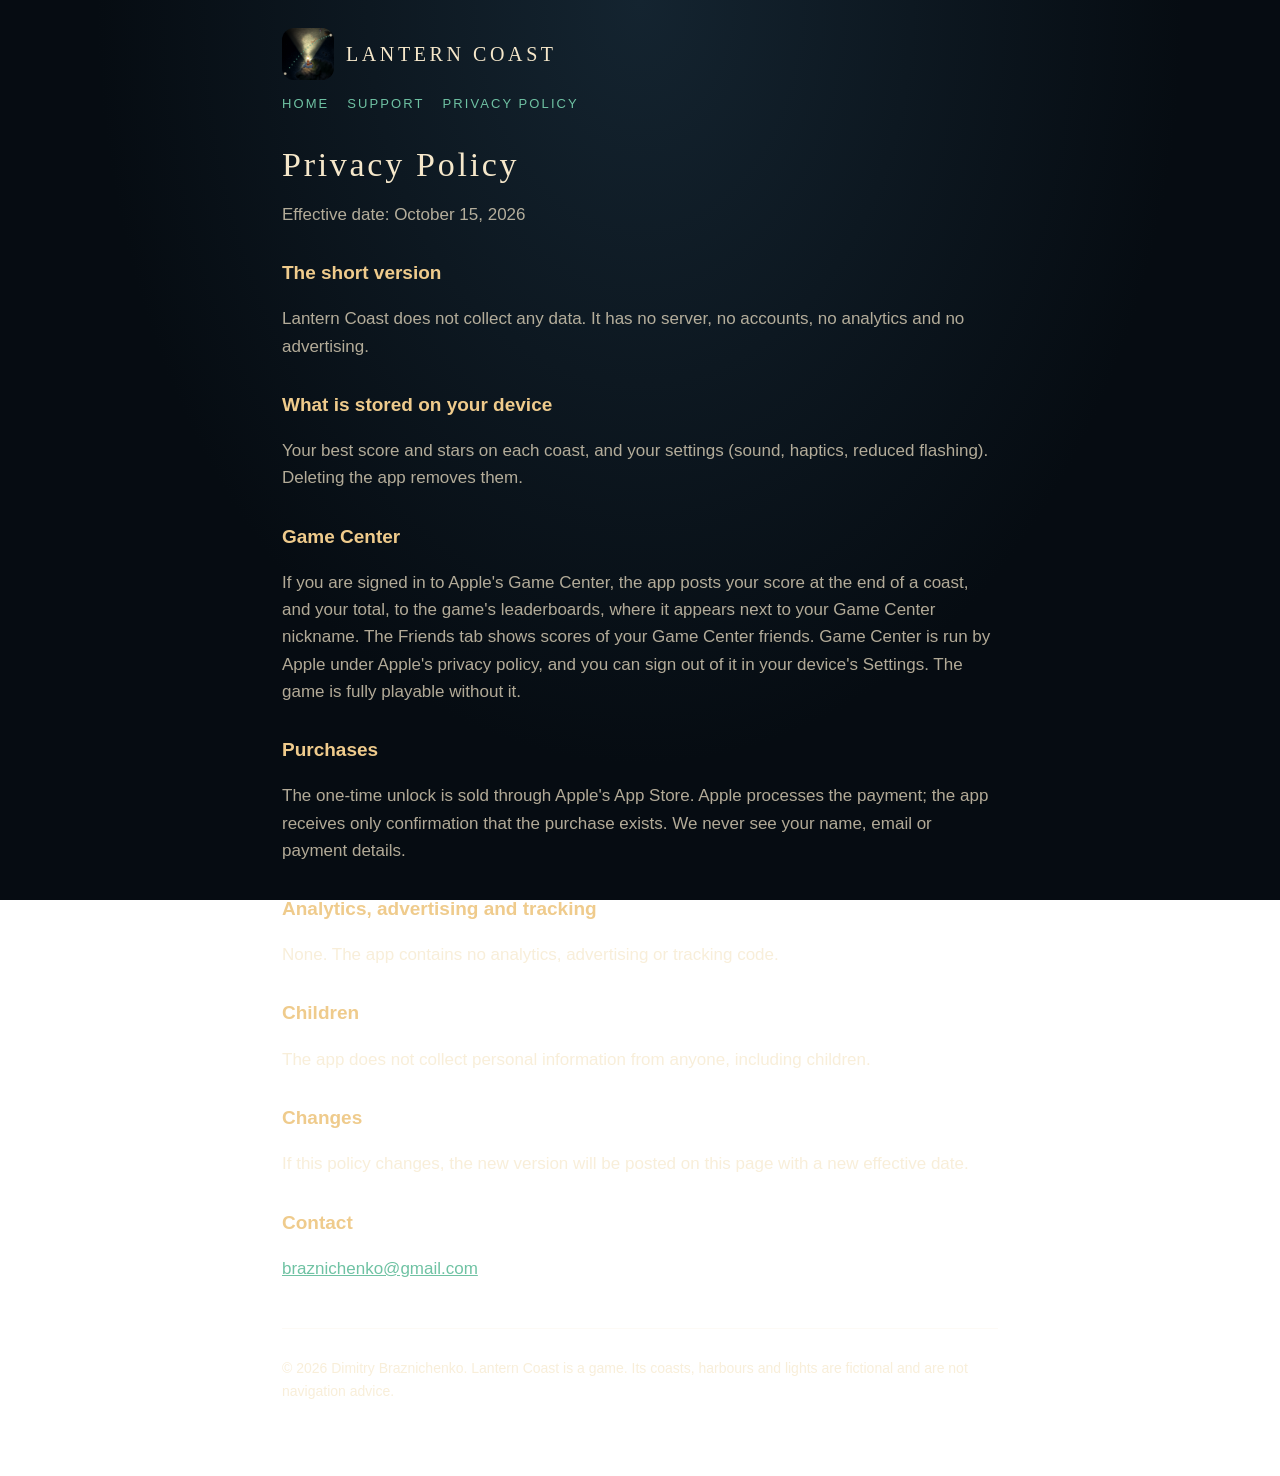
==== privacy-policy.html @ ec274e7d "Lantern Coast support and privacy pages" ====
<!doctype html>
<html lang="en">
<head>
  <meta charset="utf-8" />
  <meta name="viewport" content="width=device-width, initial-scale=1" />
  <title>Lantern Coast Privacy Policy</title>
  <link rel="stylesheet" href="styles.css" />
  <link rel="icon" href="icon.png" />
</head>
<body>
  <main>
    <header class="app"><img src="icon.png" alt="" /><a href="index.html">Lantern Coast</a></header>
    <nav><a href="index.html">Home</a><a href="support.html">Support</a><a href="privacy-policy.html">Privacy Policy</a></nav>
    <h1>Privacy Policy</h1>
    <p>Effective date: October 15, 2026</p>
    <h2>The short version</h2>
    <p>Lantern Coast does not collect any data. It has no server, no accounts, no analytics and no advertising.</p>
    <h2>What is stored on your device</h2>
    <p>Your best score and stars on each coast, and your settings (sound, haptics, reduced flashing). Deleting the app removes them.</p>
    <h2>Game Center</h2>
    <p>If you are signed in to Apple's Game Center, the app posts your score at the end of a coast, and your total, to the game's leaderboards, where it appears next to your Game Center nickname. The Friends tab shows scores of your Game Center friends. Game Center is run by Apple under Apple's privacy policy, and you can sign out of it in your device's Settings. The game is fully playable without it.</p>
    <h2>Purchases</h2>
    <p>The one-time unlock is sold through Apple's App Store. Apple processes the payment; the app receives only confirmation that the purchase exists. We never see your name, email or payment details.</p>
    <h2>Analytics, advertising and tracking</h2>
    <p>None. The app contains no analytics, advertising or tracking code.</p>
    <h2>Children</h2>
    <p>The app does not collect personal information from anyone, including children.</p>
    <h2>Changes</h2>
    <p>If this policy changes, the new version will be posted on this page with a new effective date.</p>
    <h2>Contact</h2>
    <p><a href="mailto:braznichenko@gmail.com?subject=Lantern%20Coast%20privacy">braznichenko@gmail.com</a></p>
    <footer>
      <p>&copy; 2026 Dimitry Braznichenko. Lantern Coast is a game. Its coasts, harbours and lights are fictional and are not navigation advice.</p>
    </footer>
  </main>
</body>
</html>
---- styles.css ----
:root { --sea: #060c12; --ink: #f5e7ca; --dim: rgba(245, 231, 202, 0.72); --green: #6fc2a3; --gold: #efcb8c; }
* { box-sizing: border-box; }
body { margin: 0; font: 17px/1.6 -apple-system, BlinkMacSystemFont, "Segoe UI", sans-serif; color: var(--ink);
  background: radial-gradient(ellipse at 50% 0%, #142430 0%, var(--sea) 60%) fixed; min-height: 100vh; }
main { max-width: 760px; margin: 0 auto; padding: 28px 22px 60px; }
header.app { display: flex; align-items: center; gap: 12px; font-family: Copperplate, "Copperplate Gothic Light", serif; letter-spacing: 0.18em; font-size: 20px; text-transform: uppercase; }
header.app img { width: 52px; height: 52px; border-radius: 12px; }
a { color: var(--green); }
header.app a { color: var(--ink); text-decoration: none; }
nav { display: flex; gap: 18px; margin: 14px 0 30px; font-size: 13px; letter-spacing: 0.16em; text-transform: uppercase; }
nav a { text-decoration: none; }
h1 { font-family: Copperplate, serif; letter-spacing: 0.08em; font-weight: 400; font-size: 34px; line-height: 1.15; margin: 0 0 12px; }
h2 { font-size: 19px; margin: 30px 0 6px; font-weight: 700; color: var(--gold); }
.lede { font-family: "New York", Georgia, serif; font-style: italic; font-size: 20px; color: var(--ink); }
p, li { color: var(--dim); }
strong { color: var(--ink); }
.hero img { width: 100%; border-radius: 18px; border: 1px solid rgba(245, 231, 202, 0.2); margin: 10px 0 20px; }
footer { margin-top: 46px; font-size: 14px; border-top: 1px solid rgba(245, 231, 202, 0.2); padding-top: 14px; }
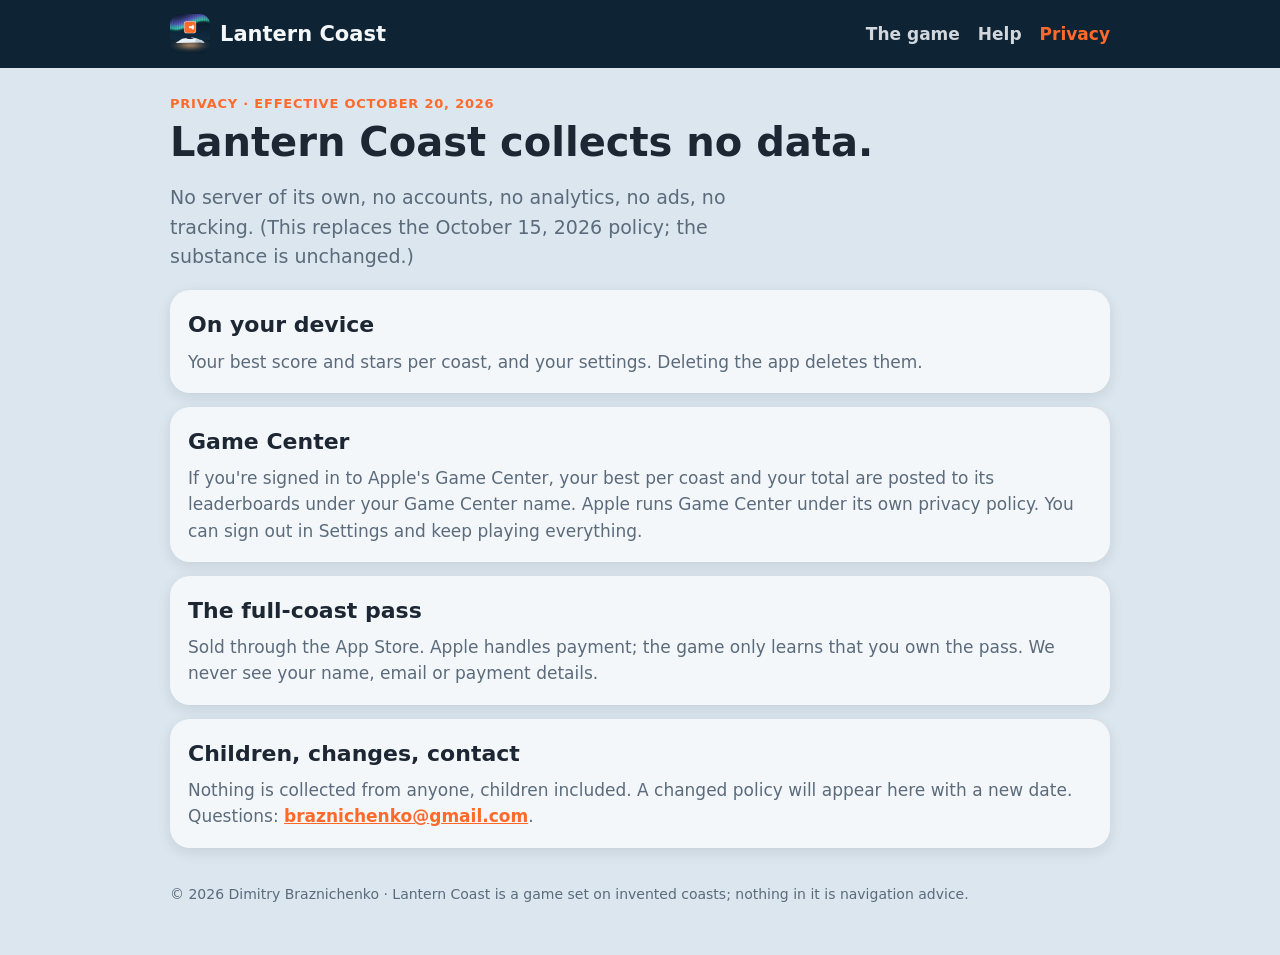
==== commit b58143cf: "Own design: dispatch-board pages for the polar-night Lantern Coast, rewritten copy Co-Authored-By: C" ====
--- a/privacy-policy.html
+++ b/privacy-policy.html
@@ -3,35 +3,24 @@
 <head>
   <meta charset="utf-8" />
   <meta name="viewport" content="width=device-width, initial-scale=1" />
-  <title>Lantern Coast Privacy Policy</title>
+  <title>Lantern Coast: privacy</title>
   <link rel="stylesheet" href="styles.css" />
   <link rel="icon" href="icon.png" />
 </head>
 <body>
+  <div class="bar"><div class="in">
+    <a class="brand" href="index.html"><img src="icon.png" alt="" />Lantern Coast</a>
+    <nav><a href="index.html">The game</a><a href="support.html">Help</a><a href="privacy-policy.html" class="on">Privacy</a></nav>
+  </div></div>
   <main>
-    <header class="app"><img src="icon.png" alt="" /><a href="index.html">Lantern Coast</a></header>
-    <nav><a href="index.html">Home</a><a href="support.html">Support</a><a href="privacy-policy.html">Privacy Policy</a></nav>
-    <h1>Privacy Policy</h1>
-    <p>Effective date: October 15, 2026</p>
-    <h2>The short version</h2>
-    <p>Lantern Coast does not collect any data. It has no server, no accounts, no analytics and no advertising.</p>
-    <h2>What is stored on your device</h2>
-    <p>Your best score and stars on each coast, and your settings (sound, haptics, reduced flashing). Deleting the app removes them.</p>
-    <h2>Game Center</h2>
-    <p>If you are signed in to Apple's Game Center, the app posts your score at the end of a coast, and your total, to the game's leaderboards, where it appears next to your Game Center nickname. The Friends tab shows scores of your Game Center friends. Game Center is run by Apple under Apple's privacy policy, and you can sign out of it in your device's Settings. The game is fully playable without it.</p>
-    <h2>Purchases</h2>
-    <p>The one-time unlock is sold through Apple's App Store. Apple processes the payment; the app receives only confirmation that the purchase exists. We never see your name, email or payment details.</p>
-    <h2>Analytics, advertising and tracking</h2>
-    <p>None. The app contains no analytics, advertising or tracking code.</p>
-    <h2>Children</h2>
-    <p>The app does not collect personal information from anyone, including children.</p>
-    <h2>Changes</h2>
-    <p>If this policy changes, the new version will be posted on this page with a new effective date.</p>
-    <h2>Contact</h2>
-    <p><a href="mailto:braznichenko@gmail.com?subject=Lantern%20Coast%20privacy">braznichenko@gmail.com</a></p>
-    <footer>
-      <p>&copy; 2026 Dimitry Braznichenko. Lantern Coast is a game. Its coasts, harbours and lights are fictional and are not navigation advice.</p>
-    </footer>
+    <div class="kicker">PRIVACY · EFFECTIVE OCTOBER 20, 2026</div>
+    <h1>Lantern Coast collects no data.</h1>
+    <p class="lead">No server of its own, no accounts, no analytics, no ads, no tracking. (This replaces the October 15, 2026 policy; the substance is unchanged.)</p>
+    <div class="card wide"><h2>On your device</h2><p>Your best score and stars per coast, and your settings. Deleting the app deletes them.</p></div>
+    <div class="card wide"><h2>Game Center</h2><p>If you're signed in to Apple's Game Center, your best per coast and your total are posted to its leaderboards under your Game Center name. Apple runs Game Center under its own privacy policy. You can sign out in Settings and keep playing everything.</p></div>
+    <div class="card wide"><h2>The full-coast pass</h2><p>Sold through the App Store. Apple handles payment; the game only learns that you own the pass. We never see your name, email or payment details.</p></div>
+    <div class="card wide"><h2>Children, changes, contact</h2><p>Nothing is collected from anyone, children included. A changed policy will appear here with a new date. Questions: <a href="mailto:braznichenko@gmail.com?subject=Lantern%20Coast%20privacy">braznichenko@gmail.com</a>.</p></div>
+    <footer>&copy; 2026 Dimitry Braznichenko · Lantern Coast is a game set on invented coasts; nothing in it is navigation advice.</footer>
   </main>
 </body>
 </html>
--- a/styles.css
+++ b/styles.css
@@ -1,18 +1,29 @@
-:root { --sea: #060c12; --ink: #f5e7ca; --dim: rgba(245, 231, 202, 0.72); --green: #6fc2a3; --gold: #efcb8c; }
+/* Lantern Coast: the dispatch board. Ice page, snow cards, slate type,
+   one signal orange, SF Rounded. */
+:root { --ice: #dce6ee; --snow: #f4f7fa; --slate: #1c2733; --slate-soft: #5b6b7b; --signal: #ff6a2b; --go: #15936a; --polar: #0e2333; }
 * { box-sizing: border-box; }
-body { margin: 0; font: 17px/1.6 -apple-system, BlinkMacSystemFont, "Segoe UI", sans-serif; color: var(--ink);
-  background: radial-gradient(ellipse at 50% 0%, #142430 0%, var(--sea) 60%) fixed; min-height: 100vh; }
-main { max-width: 760px; margin: 0 auto; padding: 28px 22px 60px; }
-header.app { display: flex; align-items: center; gap: 12px; font-family: Copperplate, "Copperplate Gothic Light", serif; letter-spacing: 0.18em; font-size: 20px; text-transform: uppercase; }
-header.app img { width: 52px; height: 52px; border-radius: 12px; }
-a { color: var(--green); }
-header.app a { color: var(--ink); text-decoration: none; }
-nav { display: flex; gap: 18px; margin: 14px 0 30px; font-size: 13px; letter-spacing: 0.16em; text-transform: uppercase; }
-nav a { text-decoration: none; }
-h1 { font-family: Copperplate, serif; letter-spacing: 0.08em; font-weight: 400; font-size: 34px; line-height: 1.15; margin: 0 0 12px; }
-h2 { font-size: 19px; margin: 30px 0 6px; font-weight: 700; color: var(--gold); }
-.lede { font-family: "New York", Georgia, serif; font-style: italic; font-size: 20px; color: var(--ink); }
-p, li { color: var(--dim); }
-strong { color: var(--ink); }
-.hero img { width: 100%; border-radius: 18px; border: 1px solid rgba(245, 231, 202, 0.2); margin: 10px 0 20px; }
-footer { margin-top: 46px; font-size: 14px; border-top: 1px solid rgba(245, 231, 202, 0.2); padding-top: 14px; }
+body { margin: 0; background: var(--ice); color: var(--slate); font: 17px/1.55 ui-rounded, "SF Pro Rounded", -apple-system, "Segoe UI", system-ui, sans-serif; }
+.bar { background: var(--polar); color: var(--snow); }
+.bar .in { max-width: 980px; margin: 0 auto; padding: 14px 20px; display: flex; align-items: center; justify-content: space-between; gap: 14px; flex-wrap: wrap; }
+.bar a.brand { color: var(--snow); text-decoration: none; font-weight: 800; font-size: 21px; display: flex; align-items: center; gap: 10px; }
+.bar img { width: 40px; height: 40px; border-radius: 10px; }
+.bar nav a { color: var(--snow); opacity: 0.85; text-decoration: none; font-weight: 700; margin-left: 18px; }
+.bar nav a.on, .bar nav a:hover { color: var(--signal); opacity: 1; }
+main { max-width: 980px; margin: 0 auto; padding: 26px 20px 50px; }
+.kicker { color: var(--signal); font-weight: 800; font-size: 13px; letter-spacing: 0.06em; }
+h1 { font-size: 40px; line-height: 1.1; margin: 6px 0 10px; font-weight: 900; }
+h2 { font-size: 22px; margin: 0 0 6px; font-weight: 800; }
+.lead { font-size: 19px; color: var(--slate-soft); max-width: 620px; }
+.top { display: grid; grid-template-columns: 1fr 260px; gap: 28px; align-items: start; }
+.top img.shot { width: 100%; border-radius: 26px; border: 8px solid var(--snow); box-shadow: 0 10px 30px rgba(8, 22, 35, 0.25); }
+.cards { display: grid; grid-template-columns: repeat(3, 1fr); gap: 14px; margin-top: 26px; }
+.card { background: var(--snow); border-radius: 20px; padding: 18px; box-shadow: 0 4px 14px rgba(8, 22, 35, 0.10); }
+.card .n { display: inline-block; background: var(--signal); color: #fff; font-weight: 900; border-radius: 10px; padding: 2px 10px; margin-bottom: 8px; }
+.card p { margin: 0; color: var(--slate-soft); }
+.wide { margin-top: 14px; }
+details { background: var(--snow); border-radius: 16px; padding: 14px 18px; margin-top: 10px; }
+summary { font-weight: 800; cursor: pointer; }
+details p { color: var(--slate-soft); margin: 8px 0 0; }
+a { color: var(--signal); font-weight: 700; }
+footer { margin-top: 36px; color: var(--slate-soft); font-size: 14px; }
+@media (max-width: 760px) { .top { grid-template-columns: 1fr; } .top img.shot { max-width: 260px; } .cards { grid-template-columns: 1fr; } h1 { font-size: 32px; } .bar nav a { margin: 0 16px 0 0; } }
